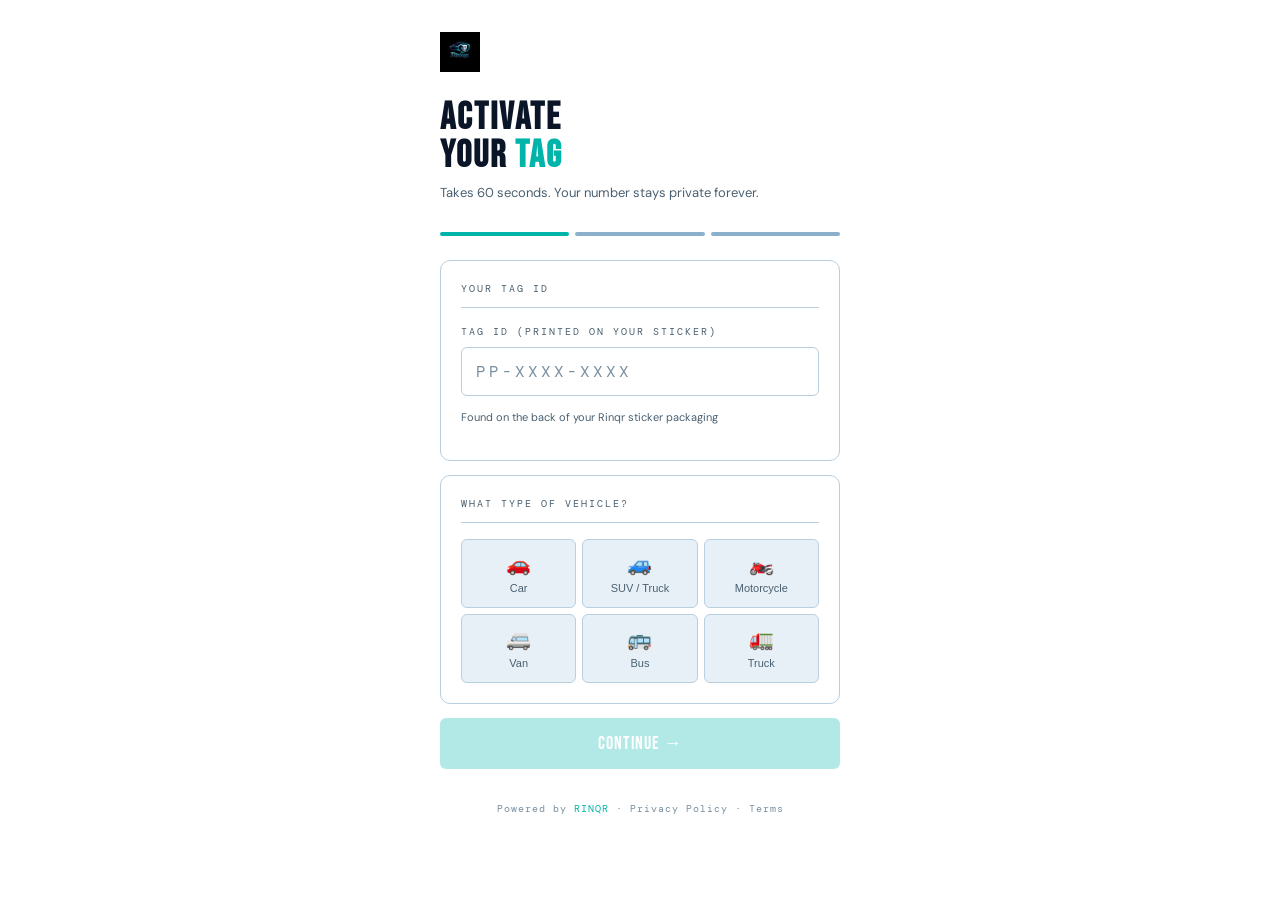
==== activate.html @ 26e0683f "first commit" ====
<!DOCTYPE html>
<html lang="en">
<head>
  <meta charset="UTF-8">
  <meta name="viewport" content="width=device-width, initial-scale=1.0, maximum-scale=1.0">
  <title>Rinqr — Activate Your Tag</title>
  <link rel="stylesheet" href="style.css">
  <style>
    body {
      max-width: 440px;
      margin: 0 auto;
      padding: 32px 20px 60px;
      background: var(--bg);
    }

    .activate-hero { margin: 20px 0 28px; }
    .activate-title {
      font-family: var(--font-d);
      font-size: 38px;
      letter-spacing: 2px;
      line-height: 1;
      margin-bottom: 8px;
      color: var(--text);
    }
    .activate-title span { color: var(--accent); }
    .activate-sub { font-size: 13px; color: var(--muted); }

    .activate-step { display: none; }
    .activate-step.active { display: block; }

    .step-pills { display: flex; gap: 6px; margin-bottom: 24px; }
    .step-pill {
      flex: 1;
      height: 4px;
      border-radius: 2px;
      background: var(--border2);
      transition: background .3s;
    }
    .step-pill.done   { background: var(--green);  }
    .step-pill.active { background: var(--accent); }

    .form-section {
      background: var(--card);
      border: 1px solid var(--border);
      border-radius: var(--radius);
      padding: 20px;
      margin-bottom: 14px;
    }
    .form-section-title {
      font-family: var(--font-m);
      font-size: 10px;
      letter-spacing: 2px;
      text-transform: uppercase;
      color: var(--muted);
      margin-bottom: 16px;
      padding-bottom: 10px;
      border-bottom: 1px solid var(--border);
    }

    #tagId {
      font-family: var(--font-m);
      font-size: 16px;
      letter-spacing: 3px;
      text-transform: uppercase;
    }
    .tag-hint { font-size: 11px; color: var(--muted); margin-top: 6px; }

    .vehicle-grid {
      display: grid;
      grid-template-columns: repeat(3, 1fr);
      gap: 6px;
      margin-top: 4px;
    }
    .vehicle-btn {
      background: var(--card2);
      border: 1px solid var(--border);
      border-radius: var(--radius-sm);
      padding: 12px 6px;
      text-align: center;
      cursor: pointer;
      transition: border-color .15s, background .15s;
      color: var(--text);
    }
    .vehicle-btn:hover { border-color: var(--border2); }
    .vehicle-btn.selected {
      border-color: var(--accent);
      background: rgba(0, 180, 170, .08);
    }
    .vehicle-btn .v-icon { font-size: 20px; display: block; margin-bottom: 4px; }
    .vehicle-btn .v-text { font-size: 11px; color: var(--muted); }
    .vehicle-btn.selected .v-text { color: var(--accent); }

    .back-link {
      display: inline-flex;
      align-items: center;
      gap: 6px;
      font-family: var(--font-m);
      font-size: 11px;
      color: var(--muted);
      cursor: pointer;
      margin-bottom: 20px;
      background: none;
      border: none;
      padding: 0;
    }
    .back-link:hover { color: var(--accent); }

    .success-wrap { text-align: center; padding: 20px 0; }
    .success-big-icon {
      font-size: 56px;
      display: block;
      margin-bottom: 16px;
      animation: popIn .4s cubic-bezier(.175,.885,.32,1.275);
    }
    @keyframes popIn {
      from { transform: scale(.5); opacity: 0; }
      to   { transform: scale(1);  opacity: 1; }
    }
    .success-heading {
      font-family: var(--font-d);
      font-size: 32px;
      letter-spacing: 2px;
      color: var(--green);
      margin-bottom: 6px;
    }
    .success-desc { font-size: 13px; color: var(--muted); margin-bottom: 24px; }

    .tag-activated-card {
      background: var(--card);
      border: 1px solid rgba(26,122,70,.2);
      border-radius: var(--radius);
      padding: 16px 18px;
      margin-bottom: 20px;
      text-align: left;
    }
    .tag-activated-id {
      font-family: var(--font-m);
      font-size: 14px;
      color: var(--accent);
      letter-spacing: 2px;
      margin-bottom: 4px;
    }
    .tag-activated-name { font-size: 15px; font-weight: 500; color: var(--text); }
    .tag-activated-sub  { font-size: 12px; color: var(--muted); margin-top: 2px; }

    .checklist { list-style: none; margin-bottom: 20px; text-align: left; }
    .checklist li {
      display: flex;
      align-items: flex-start;
      gap: 8px;
      padding: 8px 0;
      border-bottom: 1px solid var(--border);
      font-size: 13px;
      color: var(--text);
    }
    .checklist li:last-child { border-bottom: none; }
    .checklist .ck { color: var(--green); flex-shrink: 0; }

    .how-steps { display: flex; flex-direction: column; gap: 10px; margin-bottom: 20px; }
    .how-step {
      display: flex;
      align-items: flex-start;
      gap: 12px;
      padding: 12px;
      background: var(--card2);
      border-radius: var(--radius-sm);
      border: 1px solid var(--border);
    }
    .how-num { font-family: var(--font-d); font-size: 20px; color: var(--accent); line-height: 1; min-width: 24px; }
    .how-title { font-size: 13px; font-weight: 500; margin-bottom: 2px; color: var(--text); }
    .how-sub   { font-size: 11px; color: var(--muted); }

    .page-footer { margin-top: 32px; text-align: center; }
    .powered-by { font-family: var(--font-m); font-size: 10px; letter-spacing: 1px; color: var(--muted2); }
    .powered-by span { color: var(--accent); }
  </style>
</head>
<body>

  <a href="landing.html" class="logo-mark">
    <img src="Rinqr_logo.png" alt="Rinqr" class="logo-img">
  </a>

  <div class="activate-hero">
    <h1 class="activate-title">ACTIVATE<br>YOUR <span>TAG</span></h1>
    <p class="activate-sub">Takes 60 seconds. Your number stays private forever.</p>
  </div>

  <div class="step-pills" id="stepPills">
    <div class="step-pill active" id="pill0"></div>
    <div class="step-pill" id="pill1"></div>
    <div class="step-pill" id="pill2"></div>
  </div>

  <!-- STEP 1: TAG ID -->
  <div class="activate-step active" id="astep1">
    <div class="form-section">
      <div class="form-section-title">Your tag ID</div>
      <div class="field">
        <label for="tagId">Tag ID (printed on your sticker)</label>
        <input
          type="text"
          id="tagId"
          placeholder="PP-XXXX-XXXX"
          maxlength="12"
          oninput="formatTagId(this); checkStep1()"
        >
        <p class="tag-hint">Found on the back of your Rinqr sticker packaging</p>
      </div>
    </div>

    <div class="form-section">
      <div class="form-section-title">What type of vehicle?</div>
      <div class="vehicle-grid">
        <button class="vehicle-btn" onclick="selectVehicle(this)">
          <span class="v-icon">🚗</span>
          <span class="v-text">Car</span>
        </button>
        <button class="vehicle-btn" onclick="selectVehicle(this)">
          <span class="v-icon">🚙</span>
          <span class="v-text">SUV / Truck</span>
        </button>
        <button class="vehicle-btn" onclick="selectVehicle(this)">
          <span class="v-icon">🏍️</span>
          <span class="v-text">Motorcycle</span>
        </button>
        <button class="vehicle-btn" onclick="selectVehicle(this)">
          <span class="v-icon">🚐</span>
          <span class="v-text">Van</span>
        </button>
        <button class="vehicle-btn" onclick="selectVehicle(this)">
          <span class="v-icon">🚌</span>
          <span class="v-text">Bus</span>
        </button>
        <button class="vehicle-btn" onclick="selectVehicle(this)">
          <span class="v-icon">🚛</span>
          <span class="v-text">Truck</span>
        </button>
      </div>
    </div>

    <button class="btn btn-primary" id="step1Btn" disabled onclick="goActivateStep(2)">
      Continue →
    </button>
  </div>

  <!-- STEP 2: OWNER INFO -->
  <div class="activate-step" id="astep2">
    <button class="back-link" onclick="goActivateStep(1)">← Back</button>

    <div class="form-section">
      <div class="form-section-title">Your details</div>

      <div class="field" id="nameField">
        <label for="ownerName">Your name</label>
        <input
          type="text"
          id="ownerName"
          placeholder="Alex K."
          oninput="checkStep2()"
          autocomplete="name"
        >
        <span class="error-msg">Please enter your name</span>
      </div>

      <div class="field" id="phoneField">
        <label for="ownerPhone">Your phone number</label>
        <input
          type="tel"
          id="ownerPhone"
          placeholder="(555) 000-0000"
          maxlength="14"
          oninput="formatPhoneField(this); checkStep2()"
          autocomplete="tel"
        >
        <span class="error-msg">Please enter a valid 10-digit phone number</span>
      </div>

      <div class="field">
        <label for="vehicleDesc">Vehicle description <span style="color:var(--muted2)">(optional)</span></label>
        <input
          type="text"
          id="vehicleDesc"
          placeholder="Black Honda Civic 2022"
          autocomplete="off"
        >
      </div>

      <div class="field">
        <label for="propertyName">Apartment / property name <span style="color:var(--muted2)">(optional)</span></label>
        <input
          type="text"
          id="propertyName"
          placeholder="Maple Grove Apartments"
          autocomplete="organization"
        >
      </div>

      <div class="field">
        <label for="unitNumber">Unit number <span style="color:var(--muted2)">(optional)</span></label>
        <input
          type="text"
          id="unitNumber"
          placeholder="4B"
          autocomplete="off"
        >
      </div>
    </div>

    <div class="privacy-note mb-16">
      🔒 Your number is encrypted and never shown to anyone who scans your tag
    </div>

    <button class="btn btn-primary" id="step2Btn" disabled onclick="activateTag()">
      Activate my tag →
    </button>
  </div>

  <!-- STEP 3: SUCCESS -->
  <div class="activate-step" id="astep3">
    <div class="success-wrap">
      <span class="success-big-icon">✅</span>
      <div class="success-heading">TAG ACTIVATED!</div>
      <p class="success-desc">Your tag is live and protecting your privacy right now.</p>

      <div class="tag-activated-card">
        <div class="tag-activated-id" id="confirmedTagId">PP-7X4K-9M2R</div>
        <div class="tag-activated-name" id="confirmedName">Alex K.</div>
        <div class="tag-activated-sub" id="confirmedSub">Active · Privacy protected · 0 scans so far</div>
      </div>

      <ul class="checklist">
        <li><span class="ck">✓</span><span>Tag linked to your private account</span></li>
        <li><span class="ck">✓</span><span>Your real number encrypted and hidden</span></li>
        <li><span class="ck">✓</span><span>SMS alerts enabled for all scans</span></li>
        <li><span class="ck">✓</span><span>Masked call relay ready to use</span></li>
        <li><span class="ck">✓</span><span>Emergency contact can be added in dashboard</span></li>
      </ul>

      <a href="dashboard.html" class="btn btn-primary">
        Go to my dashboard →
      </a>

      <button class="btn btn-secondary mt-8" onclick="activateAnother()">
        + Activate another tag
      </button>
    </div>
  </div>

  <!-- HOW IT WORKS -->
  <div id="howItWorks" style="display:none">
    <hr class="divider mt-24">
    <p class="label mb-12" style="margin-top:20px">How it works after activation</p>
    <div class="how-steps">
      <div class="how-step">
        <div class="how-num">1</div>
        <div><div class="how-title">Stick your tag on your car</div><div class="how-sub">Windshield, bumper, or rear window — anywhere visible</div></div>
      </div>
      <div class="how-step">
        <div class="how-num">2</div>
        <div><div class="how-title">Someone scans your QR</div><div class="how-sub">No app needed. Works on any smartphone camera</div></div>
      </div>
      <div class="how-step">
        <div class="how-num">3</div>
        <div><div class="how-title">You get an instant SMS alert</div><div class="how-sub">Reason included. You decide whether to call back</div></div>
      </div>
      <div class="how-step">
        <div class="how-num">4</div>
        <div><div class="how-title">Call back anonymously</div><div class="how-sub">Neither side ever sees the other's real number</div></div>
      </div>
    </div>
  </div>

  <div class="page-footer">
    <div class="powered-by">Powered by <span>RINQR</span> · <a href="privacy.html" style="color:var(--muted2);text-decoration:none">Privacy Policy</a> · <a href="terms.html" style="color:var(--muted2);text-decoration:none">Terms</a></div>
  </div>

<script>
  let selectedVehicle = '';
  let activateStep    = 1;

  function formatTagId(input) {
    let v = input.value.toUpperCase().replace(/[^A-Z0-9]/g, '');
    if (v.length > 8) v = v.slice(0, 8);
    if (v.length > 4) v = v.slice(0,2) + '-' + v.slice(2,6) + '-' + v.slice(6);
    else if (v.length > 2) v = v.slice(0,2) + '-' + v.slice(2);
    input.value = v;
  }

  function selectVehicle(btn) {
    document.querySelectorAll('.vehicle-btn').forEach(b => b.classList.remove('selected'));
    btn.classList.add('selected');
    selectedVehicle = btn.querySelector('.v-text').textContent;
    checkStep1();
  }

  function checkStep1() {
    const tagVal = document.getElementById('tagId').value.replace(/[^A-Z0-9]/g,'');
    document.getElementById('step1Btn').disabled = !(tagVal.length >= 8 && selectedVehicle !== '');
  }

  function checkStep2() {
    const name   = document.getElementById('ownerName').value.trim();
    const digits = document.getElementById('ownerPhone').value.replace(/\D/g,'');
    document.getElementById('step2Btn').disabled = !(name.length > 0 && digits.length >= 10);
  }

  function formatPhoneField(input) {
    let v = input.value.replace(/\D/g,'');
    if (v.length > 10) v = v.slice(0,10);
    if (v.length >= 7)      v = '(' + v.slice(0,3) + ') ' + v.slice(3,6) + '-' + v.slice(6);
    else if (v.length >= 4) v = '(' + v.slice(0,3) + ') ' + v.slice(3);
    else if (v.length >= 1) v = '(' + v;
    input.value = v;
  }

  function goActivateStep(n) {
    document.querySelectorAll('.activate-step').forEach((s,i) => {
      s.classList.toggle('active', i + 1 === n);
    });
    ['pill0','pill1','pill2'].forEach((id, i) => {
      const pill = document.getElementById(id);
      pill.classList.remove('active','done');
      if (i + 1 < n)  pill.classList.add('done');
      if (i + 1 === n) pill.classList.add('active');
    });
    document.getElementById('howItWorks').style.display = n === 3 ? 'block' : 'none';
    activateStep = n;
    window.scrollTo(0, 0);
  }

  async function activateTag() {
    const btn          = document.getElementById('step2Btn');
    const name         = document.getElementById('ownerName').value.trim();
    const phone        = document.getElementById('ownerPhone').value.trim();
    const tag          = document.getElementById('tagId').value.trim();
    const vehicleDesc  = document.getElementById('vehicleDesc').value.trim();
    const propertyName = document.getElementById('propertyName')?.value.trim() || '';
    const unitNumber   = document.getElementById('unitNumber')?.value.trim()   || '';

    // Show loading state
    btn.textContent = '⏳ Activating…';
    btn.disabled    = true;

    // Clear any previous error
    const prev = document.getElementById('activateError');
    if (prev) prev.remove();

    try {
      const res  = await fetch('/api/activate', {
        method:  'POST',
        headers: { 'Content-Type': 'application/json' },
        body: JSON.stringify({
          tagId:        tag,
          ownerName:    name,
          ownerPhone:   phone,
          vehicleType:  selectedVehicle,
          vehicleDesc,
          propertyName,
          unitNumber
        })
      });

      const data = await res.json();

      if (!res.ok || data.error) {
        // Show inline error, re-enable button
        const errEl       = document.createElement('p');
        errEl.id          = 'activateError';
        errEl.style.cssText = 'color:var(--accent);font-size:13px;margin-top:10px;text-align:center';
        errEl.textContent = '⚠ ' + (data.message || 'Something went wrong. Please try again.');
        btn.after(errEl);
        btn.textContent = 'Activate my tag →';
        btn.disabled    = false;
        return;
      }

      // Fill success screen
      document.getElementById('confirmedTagId').textContent = tag;
      document.getElementById('confirmedName').textContent  = name;

      // If linked to a property, show it in the success card
      if (data.propertyLinked && data.propertyName) {
        const sub = document.getElementById('confirmedSub');
        if (sub) sub.textContent = `Active · ${data.propertyName}${unitNumber ? ', Unit ' + unitNumber : ''} · 0 scans so far`;
      }

      goActivateStep(3);

    } catch (err) {
      console.error('Activate error:', err);
      const errEl       = document.createElement('p');
      errEl.id          = 'activateError';
      errEl.style.cssText = 'color:var(--accent);font-size:13px;margin-top:10px;text-align:center';
      errEl.textContent = '⚠ Network error. Check your connection and try again.';
      btn.after(errEl);
      btn.textContent = 'Activate my tag →';
      btn.disabled    = false;
    }
  }

  function activateAnother() {
    document.getElementById('tagId').value       = '';
    document.getElementById('ownerName').value   = '';
    document.getElementById('ownerPhone').value  = '';
    document.getElementById('vehicleDesc').value = '';
    const pn = document.getElementById('propertyName');
    const un = document.getElementById('unitNumber');
    if (pn) pn.value = '';
    if (un) un.value = '';
    document.querySelectorAll('.vehicle-btn').forEach(b => b.classList.remove('selected'));
    selectedVehicle = '';
    document.getElementById('step1Btn').disabled     = true;
    document.getElementById('step2Btn').disabled     = true;
    document.getElementById('step2Btn').textContent  = 'Activate my tag →';
    goActivateStep(1);
  }
</script>

</body>
</html>
---- style.css ----
/* ═══════════════════════════════════════════
   RINQR — Shared Stylesheet (Light Theme)
   Used by: index.html, activate.html, dashboard.html
   Trust context: policy.html, terms.html, privacy.html
═══════════════════════════════════════════ */

@import url('https://fonts.googleapis.com/css2?family=Bebas+Neue&family=DM+Sans:wght@300;400;500&family=DM+Mono:wght@400;500&display=swap');

/* ── RESET ── */
*, *::before, *::after {
  box-sizing: border-box;
  margin: 0;
  padding: 0;
}

/* ── VARIABLES (Brand / Product — trust, technology) ── */
:root {
  --bg:       #ffffff;
  --surface:  #f0f4f8;
  --card:     #ffffff;
  --card2:    #e8f0f7;
  --border:   #b8cfe0;
  --border2:  #8ab0cc;
  --accent:   #00b4aa;
  --accent2:  #0a1628;
  --green:    #1a7a46;
  --amber:    #a06010;
  --purple:   #6b3fbf;
  --red:      #b91c1c;
  --text:     #0a1628;
  --muted:    #4a6070;
  --muted2:   #7a90a0;
  --font-d:   'Bebas Neue', sans-serif;
  --font-b:   'DM Sans', sans-serif;
  --font-m:   'DM Mono', monospace;
  --radius:   10px;
  --radius-sm: 6px;
}

/* ══════════════════════════════════════════════════
   TRUST CONTEXT OVERRIDES
   Apply class="trust-context" to <body> or a wrapper
   <div> on: policy.html, terms.html, privacy.html
   All other variables fall through to :root defaults.
   ══════════════════════════════════════════════════ */
.trust-context {
  /* Slightly deeper cyan for legal pages — authoritative but still on-brand */
  --accent:   #0097a7;

  /* Darker navy for anchors and secondary accents */
  --accent2:  #071020;

  /* Cooler surface for legal/policy pages */
  --surface:  #edf2f7;

  /* Blue-tinted borders */
  --border:   #a8c4d8;
  --border2:  #7aaac4;

  /* Card backgrounds */
  --card:     #ffffff;
  --card2:    #e4edf5;

  /* Background: crisp white */
  --bg:       #ffffff;

  /* Muted text: cool professional tone */
  --muted:    #3d5468;
  --muted2:   #6a8494;

  /* Text: deep navy */
  --text:     #071020;
}

/* ── Trust context: badge-accent re-mapped to blue ── */
.trust-context .badge-accent {
  background: rgba(0, 151, 167, .10);
  color: var(--accent);
  border: 1px solid rgba(0, 151, 167, .25);
}

/* ── Trust context: stat-card accent stripe re-mapped ── */
.trust-context .stat-card.s-accent::after {
  background: var(--accent);
}

/* ── Trust context: pulse dot re-mapped ── */
.trust-context .pulse-dot {
  background: var(--accent);
}

/* ── Trust context: nav avatar re-mapped ── */
.trust-context .nav-avatar {
  background: var(--accent);
}

/* ── Trust context: logo (no change needed — image logo is self-contained) ── */

/* ── Trust context: tab active state re-mapped ── */
.trust-context .tab.active {
  color: var(--accent);
  border-bottom-color: var(--accent);
}

/* ── Trust context: QR hover ring re-mapped ── */
.trust-context .qr-box:hover {
  box-shadow: 0 0 0 3px var(--accent);
}

/* ── Trust context: section shield indicator ── */
/* Optional decorative element for policy/terms headings */
.trust-context .section-shield {
  display: inline-flex;
  align-items: center;
  gap: 6px;
  font-family: var(--font-m);
  font-size: 10px;
  letter-spacing: 2px;
  text-transform: uppercase;
  color: var(--accent);
  padding: 4px 10px;
  border: 1px solid rgba(0, 151, 167, .25);
  background: rgba(0, 151, 167, .06);
  border-radius: 4px;
  margin-bottom: 12px;
}

/* ── Trust context: policy highlight block ── */
/* Use <div class="policy-highlight"> for key clauses */
.trust-context .policy-highlight {
  border-left: 3px solid var(--accent);
  background: rgba(0, 180, 170, .06);
  padding: 14px 18px;
  border-radius: 0 var(--radius-sm) var(--radius-sm) 0;
  font-size: 14px;
  color: var(--text);
  margin: 16px 0;
}

/* ── Trust context: privacy badge (replaces .privacy-note) ── */
.trust-context .privacy-note {
  color: var(--green);
}

/* ═══════════════════════════════════════════
   BASE STYLES (shared across all pages)
═══════════════════════════════════════════ */

/* ── BASE ── */
html { scroll-behavior: smooth; }

body {
  background: var(--bg);
  color: var(--text);
  font-family: var(--font-b);
  font-size: 15px;
  line-height: 1.6;
  -webkit-font-smoothing: antialiased;
}

/* ── LOGO ── */
.logo {
  font-family: var(--font-d);
  font-size: 26px;
  letter-spacing: 3px;
  color: var(--text);
  text-decoration: none;
  display: inline-flex;
  align-items: center;
  gap: 8px;
}
.logo-img {
  height: 32px;
  width: auto;
  display: inline-block;
  vertical-align: middle;
}
.logo-text {
  font-family: var(--font-d);
  font-size: 26px;
  letter-spacing: 3px;
  color: var(--text);
}
.logo-text span { color: var(--accent); }
.logo span { color: var(--accent); }

/* ── LOGO ── */
.logo-mark {
  display: inline-flex;
  align-items: center;
  text-decoration: none;
  flex-shrink: 0;
}
.logo-img {
  height: 40px;
  width: auto;
  display: block;
  object-fit: contain;
  /* Logo has black bg — mix-blend-mode makes it transparent on light backgrounds */
  mix-blend-mode: multiply;
}

/* ── TYPOGRAPHY ── */
h1, h2, h3 {
  font-family: var(--font-d);
  letter-spacing: 1px;
  line-height: 1.1;
  color: var(--text);
}
.label {
  font-family: var(--font-m);
  font-size: 10px;
  letter-spacing: 2px;
  text-transform: uppercase;
  color: var(--muted);
}
.mono { font-family: var(--font-m); }

/* ── BUTTONS ── */
.btn {
  display: block;
  width: 100%;
  padding: 15px;
  border: none;
  border-radius: var(--radius-sm);
  font-family: var(--font-d);
  font-size: 18px;
  letter-spacing: 1px;
  cursor: pointer;
  transition: opacity .15s, transform .1s, background .2s;
  text-align: center;
  text-decoration: none;
}
.btn:active { transform: scale(.98); }

.btn-primary {
  background: var(--accent);
  color: #fff;
}
.btn-primary:hover { opacity: .88; }
.btn-primary:disabled {
  opacity: .3;
  cursor: not-allowed;
  transform: none;
}

.btn-secondary {
  background: var(--card);
  color: var(--text);
  border: 1px solid var(--border2);
}
.btn-secondary:hover { border-color: var(--accent); }

.btn-ghost {
  background: transparent;
  color: var(--muted);
  border: 1px dashed var(--border2);
}
.btn-ghost:hover { border-color: var(--accent); color: var(--accent); }

/* ── INPUTS ── */
input, select, textarea {
  width: 100%;
  background: #fff;
  border: 1px solid var(--border);
  border-radius: var(--radius-sm);
  padding: 13px 14px;
  color: var(--text);
  font-family: var(--font-b);
  font-size: 15px;
  outline: none;
  transition: border-color .15s;
}
input:focus, select:focus, textarea:focus {
  border-color: var(--accent);
}
input::placeholder { color: var(--muted2); }
input.error { border-color: var(--red); }

.field {
  display: flex;
  flex-direction: column;
  gap: 7px;
  margin-bottom: 14px;
}
.field label {
  font-family: var(--font-m);
  font-size: 10px;
  letter-spacing: 2px;
  text-transform: uppercase;
  color: var(--muted);
}
.field .error-msg {
  font-size: 11px;
  color: var(--red);
  display: none;
}
.field.has-error .error-msg { display: block; }
.field.has-error input { border-color: var(--red); }

/* ── CARDS ── */
.card {
  background: var(--card);
  border: 1px solid var(--border);
  border-radius: var(--radius);
  overflow: hidden;
}
.card-body { padding: 18px; }
.card-head {
  display: flex;
  align-items: center;
  justify-content: space-between;
  padding: 14px 18px;
  border-bottom: 1px solid var(--border);
  background: var(--surface);
}
.card-title {
  font-family: var(--font-m);
  font-size: 10px;
  letter-spacing: 2px;
  text-transform: uppercase;
  color: var(--muted);
}
.card-action {
  font-family: var(--font-m);
  font-size: 10px;
  color: var(--accent);
  cursor: pointer;
  text-decoration: none;
}

/* ── TOGGLE SWITCH ── */
.toggle {
  position: relative;
  width: 40px;
  height: 22px;
  flex-shrink: 0;
  cursor: pointer;
}
.toggle input {
  opacity: 0;
  width: 0;
  height: 0;
  position: absolute;
}
.toggle-slider {
  position: absolute;
  inset: 0;
  background: var(--border2);
  border-radius: 11px;
  transition: background .2s;
}
.toggle-slider::after {
  content: '';
  position: absolute;
  left: 3px;
  top: 3px;
  width: 16px;
  height: 16px;
  border-radius: 50%;
  background: #fff;
  transition: transform .2s;
}
.toggle input:checked + .toggle-slider { background: var(--accent); }
.toggle input:checked + .toggle-slider::after { transform: translateX(18px); }

/* ── BADGES ── */
.badge {
  display: inline-flex;
  align-items: center;
  font-family: var(--font-m);
  font-size: 10px;
  letter-spacing: .5px;
  padding: 3px 8px;
  border-radius: 4px;
}
.badge-green  { background: rgba(26,122,70,.10);  color: #1a7a46;  border: 1px solid rgba(26,122,70,.25); }
.badge-blue   { background: rgba(26,26,26,.08);   color: #1a1a1a;  border: 1px solid rgba(26,26,26,.2); }
.badge-amber  { background: rgba(160,96,16,.10);  color: #a06010;  border: 1px solid rgba(160,96,16,.25); }
.badge-accent { background: rgba(0, 180, 170, .12);  color: var(--accent); border: 1px solid rgba(0, 180, 170, .30); }
.badge-muted  { background: rgba(0,0,0,.05);      color: var(--muted); border: 1px solid var(--border); }

/* ── STAT CARDS ── */
.stat-card {
  background: var(--card);
  border: 1px solid var(--border);
  border-radius: var(--radius);
  padding: 14px 16px;
  position: relative;
  overflow: hidden;
}
.stat-card::after {
  content: '';
  position: absolute;
  top: 0; left: 0; right: 0;
  height: 3px;
}
.stat-card.s-accent::after { background: var(--accent); }
.stat-card.s-green::after  { background: var(--green); }
.stat-card.s-blue::after   { background: #1a1a1a; }
.stat-card.s-amber::after  { background: var(--amber); }
.stat-val {
  font-family: var(--font-d);
  font-size: 32px;
  line-height: 1;
  margin-bottom: 2px;
  color: var(--text);
}
.stat-label {
  font-family: var(--font-m);
  font-size: 9px;
  letter-spacing: 2px;
  text-transform: uppercase;
  color: var(--muted);
  margin-bottom: 6px;
}
.stat-sub  { font-size: 11px; color: var(--muted); }
.stat-trend { font-size: 11px; color: var(--green); margin-top: 3px; }

/* ── PULSE DOT ── */
.pulse-dot {
  display: inline-block;
  width: 7px;
  height: 7px;
  border-radius: 50%;
  background: var(--accent);
  animation: pulse 2s ease-in-out infinite;
}
@keyframes pulse {
  0%, 100% { opacity: 1; transform: scale(1); }
  50%       { opacity: .4; transform: scale(.8); }
}

/* ── SPINNER ── */
.spinner {
  width: 36px;
  height: 36px;
  border: 2px solid var(--border2);
  border-top-color: var(--accent);
  border-radius: 50%;
  animation: spin 1s linear infinite;
  margin: 0 auto;
}
@keyframes spin { to { transform: rotate(360deg); } }

/* ── SLIDE IN ANIMATION ── */
@keyframes slideIn {
  from { opacity: 0; transform: translateY(-8px); }
  to   { opacity: 1; transform: translateY(0); }
}
.slide-in { animation: slideIn .35s ease; }

/* ── SHAKE ANIMATION (error) ── */
@keyframes shake {
  0%,100% { transform: translateX(0); }
  20%     { transform: translateX(-6px); }
  40%     { transform: translateX(6px); }
  60%     { transform: translateX(-4px); }
  80%     { transform: translateX(4px); }
}
.shake { animation: shake .4s ease; }

/* ── DIVIDER ── */
.divider {
  border: none;
  border-top: 1px solid var(--border);
  margin: 20px 0;
}

/* ── PRIVACY NOTE ── */
.privacy-note {
  font-size: 11px;
  color: var(--green);
  font-family: var(--font-m);
  display: flex;
  align-items: center;
  gap: 5px;
}

/* ── TCPA ── */
.tcpa {
  font-size: 10px;
  color: var(--muted2);
  line-height: 1.5;
  text-align: center;
}

/* ── EMPTY STATE ── */
.empty-state {
  text-align: center;
  padding: 40px 20px;
  color: var(--muted);
}
.empty-state .empty-icon { font-size: 32px; margin-bottom: 10px; }
.empty-state .empty-title { font-size: 14px; font-weight: 500; color: var(--text); }
.empty-state .empty-sub   { font-size: 12px; margin-top: 4px; }

/* ── NAV ── */
.nav {
  display: flex;
  align-items: center;
  justify-content: space-between;
  padding: 0 24px;
  height: 54px;
  border-bottom: 1px solid var(--border);
  background: #fff;
  position: sticky;
  top: 0;
  z-index: 100;
}
.nav-right { display: flex; align-items: center; gap: 14px; }
.nav-pill {
  display: flex;
  align-items: center;
  gap: 5px;
  font-family: var(--font-m);
  font-size: 10px;
  letter-spacing: 1px;
  padding: 4px 10px;
  border-radius: 4px;
  color: var(--muted);
  border: 1px solid var(--border);
  background: var(--surface);
}
.nav-avatar {
  width: 32px;
  height: 32px;
  border-radius: 50%;
  background: var(--accent);
  display: flex;
  align-items: center;
  justify-content: center;
  font-family: var(--font-d);
  font-size: 14px;
  color: #fff;
  cursor: pointer;
  flex-shrink: 0;
}

/* ── TABS ── */
.tabs {
  display: flex;
  border-bottom: 1px solid var(--border);
  overflow-x: auto;
  scrollbar-width: none;
  background: #fff;
}
.tabs::-webkit-scrollbar { display: none; }
.tab {
  font-family: var(--font-m);
  font-size: 11px;
  letter-spacing: 1px;
  text-transform: uppercase;
  padding: 12px 20px;
  color: var(--muted);
  cursor: pointer;
  border-bottom: 2px solid transparent;
  transition: color .15s, border-color .15s;
  white-space: nowrap;
  flex-shrink: 0;
}
.tab:hover  { color: var(--text); }
.tab.active { color: var(--accent); border-bottom-color: var(--accent); }
.tab-panel  { display: none; }
.tab-panel.active { display: block; }

/* ── SCAN ITEM ── */
.scan-item {
  display: flex;
  align-items: center;
  gap: 12px;
  padding: 11px 0;
  border-bottom: 1px solid var(--border);
  cursor: pointer;
  transition: opacity .15s;
}
.scan-item:hover { opacity: .8; }
.scan-item:last-child { border-bottom: none; }
.scan-icon {
  width: 36px;
  height: 36px;
  border-radius: 7px;
  display: flex;
  align-items: center;
  justify-content: center;
  font-size: 16px;
  flex-shrink: 0;
}
.scan-icon.ic-red    { background: rgba(0, 180, 170, .14); }
.scan-icon.ic-blue   { background: rgba(26,26,26,.08); }
.scan-icon.ic-green  { background: rgba(26,122,70,.10); }
.scan-icon.ic-amber  { background: rgba(160,96,16,.10); }
.scan-body { flex: 1; min-width: 0; }
.scan-reason {
  font-size: 13px;
  font-weight: 500;
  white-space: nowrap;
  overflow: hidden;
  text-overflow: ellipsis;
  color: var(--text);
}
.scan-meta {
  font-family: var(--font-m);
  font-size: 10px;
  color: var(--muted);
  margin-top: 2px;
}

/* ── QR BOX ── */
.qr-box {
  background: #fff;
  border-radius: 6px;
  padding: 6px;
  border: 1px solid var(--border);
  cursor: pointer;
  transition: transform .15s, box-shadow .15s;
  flex-shrink: 0;
}
.qr-box:hover {
  transform: scale(1.04);
  box-shadow: 0 0 0 3px var(--accent);
}
.qr-box svg { display: block; }

/* ── UTILITY ── */
.text-center { text-align: center; }
.text-muted  { color: var(--muted); }
.text-green  { color: var(--green); }
.text-accent { color: var(--accent); }
.mt-4  { margin-top: 4px; }
.mt-8  { margin-top: 8px; }
.mt-12 { margin-top: 12px; }
.mt-16 { margin-top: 16px; }
.mt-24 { margin-top: 24px; }
.mb-8  { margin-bottom: 8px; }
.mb-12 { margin-bottom: 12px; }
.mb-16 { margin-bottom: 16px; }
.mb-24 { margin-bottom: 24px; }
.gap-8  { gap: 8px; }
.gap-12 { gap: 12px; }
.flex { display: flex; }
.flex-col { display: flex; flex-direction: column; }
.items-center { align-items: center; }
.justify-between { justify-content: space-between; }
.w-full { width: 100%; }

.trust-context .callout-red {
  background: rgba(26,95,168,.06);
  border-left-color: var(--accent);
}
.trust-context .callout-green {
  background: rgba(26,110,69,.07);
  border-left-color: var(--green);
}
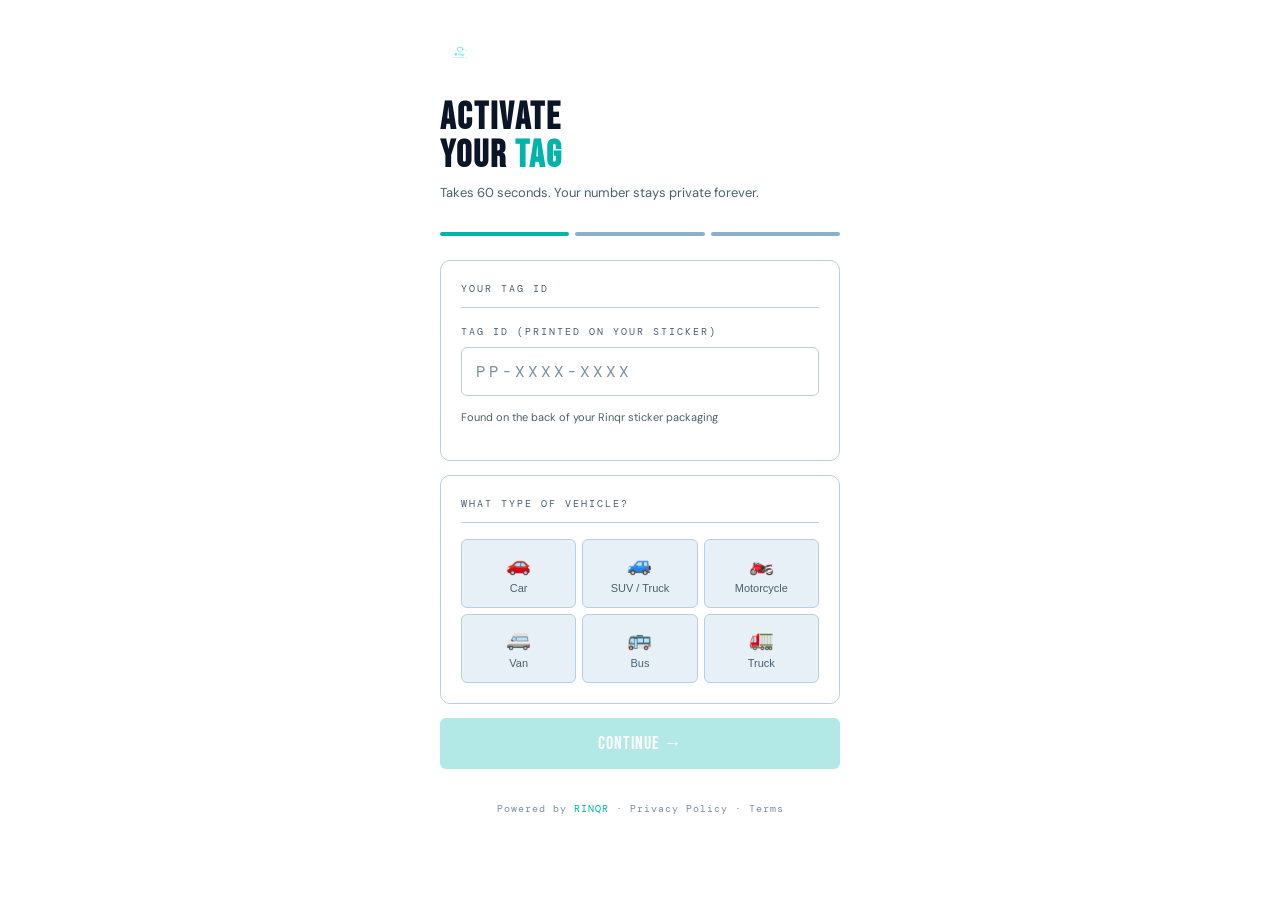
==== commit 4690096b: "property updates" ====
--- a/activate.html
+++ b/activate.html
@@ -287,13 +287,17 @@
       </div>
 
       <div class="field">
-        <label for="propertyName">Apartment / property name <span style="color:var(--muted2)">(optional)</span></label>
+        <label for="propertyCode">Property code <span style="color:var(--muted2)">(optional — given by your manager)</span></label>
         <input
           type="text"
-          id="propertyName"
-          placeholder="Maple Grove Apartments"
-          autocomplete="organization"
+          id="propertyCode"
+          placeholder="e.g. OAKRID26"
+          maxlength="10"
+          oninput="lookupPropertyCode(this)"
+          autocomplete="off"
+          style="text-transform:uppercase;letter-spacing:2px;font-family:var(--font-m)"
         >
+        <div id="propertyCodeResult" style="font-size:12px;min-height:16px;font-family:var(--font-m)"></div>
       </div>
 
       <div class="field">
@@ -378,6 +382,48 @@
 <script>
   let selectedVehicle = '';
   let activateStep    = 1;
+
+  // ── Property code lookup ──────────────────────────────────
+  let propertyLookupTimer  = null;
+  let resolvedPropertyId   = '';
+  let resolvedPropertyName = '';
+
+  function lookupPropertyCode(input) {
+    input.value = input.value.toUpperCase();
+    const code     = input.value.trim();
+    const resultEl = document.getElementById('propertyCodeResult');
+
+    clearTimeout(propertyLookupTimer);
+    resolvedPropertyId   = '';
+    resolvedPropertyName = '';
+
+    if (code.length < 4) {
+      resultEl.textContent = '';
+      return;
+    }
+
+    resultEl.style.color = 'var(--muted)';
+    resultEl.textContent = 'Looking up…';
+
+    propertyLookupTimer = setTimeout(async () => {
+      try {
+        const res  = await fetch(`/api/property-lookup?code=${encodeURIComponent(code)}`);
+        const data = await res.json();
+
+        if (data.found) {
+          resultEl.style.color = 'var(--green)';
+          resultEl.textContent = `✓ ${data.name}`;
+          resolvedPropertyId   = data.id;
+          resolvedPropertyName = data.name;
+        } else {
+          resultEl.style.color = 'var(--accent)';
+          resultEl.textContent = 'Code not found — leave blank if unsure';
+        }
+      } catch (e) {
+        resultEl.textContent = '';
+      }
+    }, 500);
+  }
 
   function formatTagId(input) {
     let v = input.value.toUpperCase().replace(/[^A-Z0-9]/g, '');
@@ -435,7 +481,8 @@
     const phone        = document.getElementById('ownerPhone').value.trim();
     const tag          = document.getElementById('tagId').value.trim();
     const vehicleDesc  = document.getElementById('vehicleDesc').value.trim();
-    const propertyName = document.getElementById('propertyName')?.value.trim() || '';
+    const propertyCode = document.getElementById('propertyCode')?.value.trim()  || '';
+    const propertyName = resolvedPropertyName;
     const unitNumber   = document.getElementById('unitNumber')?.value.trim()   || '';
 
     // Show loading state
@@ -456,6 +503,8 @@
           ownerPhone:   phone,
           vehicleType:  selectedVehicle,
           vehicleDesc,
+          propertyCode,
+          propertyId:   resolvedPropertyId,
           propertyName,
           unitNumber
         })
@@ -504,10 +553,14 @@
     document.getElementById('ownerName').value   = '';
     document.getElementById('ownerPhone').value  = '';
     document.getElementById('vehicleDesc').value = '';
-    const pn = document.getElementById('propertyName');
+    const pc = document.getElementById('propertyCode');
     const un = document.getElementById('unitNumber');
-    if (pn) pn.value = '';
-    if (un) un.value = '';
+    if (pc) { pc.value = ''; }
+    if (un) { un.value = ''; }
+    const resultEl = document.getElementById('propertyCodeResult');
+    if (resultEl) resultEl.textContent = '';
+    resolvedPropertyId   = '';
+    resolvedPropertyName = '';
     document.querySelectorAll('.vehicle-btn').forEach(b => b.classList.remove('selected'));
     selectedVehicle = '';
     document.getElementById('step1Btn').disabled     = true;
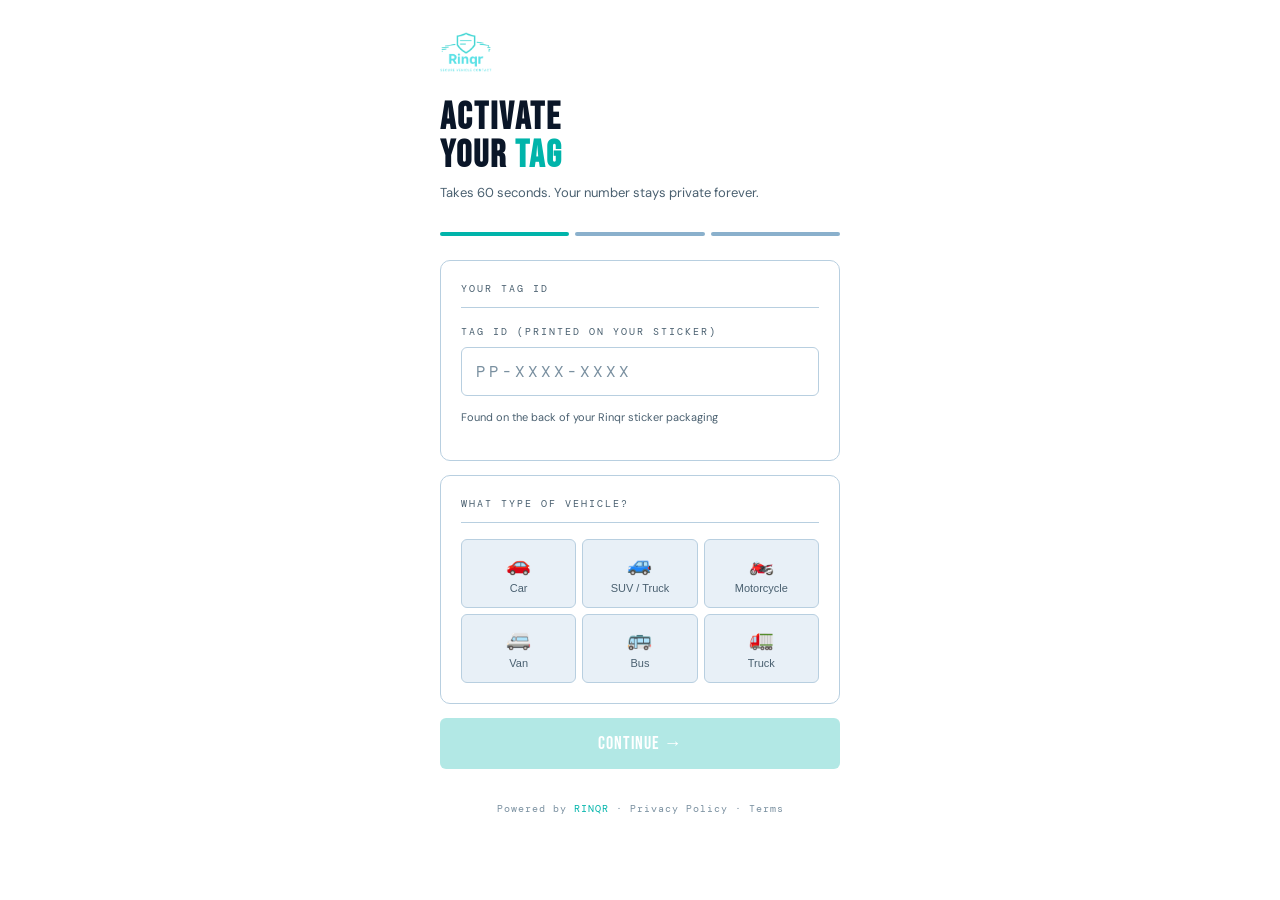
==== commit 18108fbf: "version 1" ====
--- a/activate.html
+++ b/activate.html
@@ -4,175 +4,54 @@
   <meta charset="UTF-8">
   <meta name="viewport" content="width=device-width, initial-scale=1.0, maximum-scale=1.0">
   <title>Rinqr — Activate Your Tag</title>
+  <script src="auth.js"></script>
   <link rel="stylesheet" href="style.css">
   <style>
-    body {
-      max-width: 440px;
-      margin: 0 auto;
-      padding: 32px 20px 60px;
-      background: var(--bg);
-    }
-
-    .activate-hero { margin: 20px 0 28px; }
-    .activate-title {
-      font-family: var(--font-d);
-      font-size: 38px;
-      letter-spacing: 2px;
-      line-height: 1;
-      margin-bottom: 8px;
-      color: var(--text);
-    }
-    .activate-title span { color: var(--accent); }
-    .activate-sub { font-size: 13px; color: var(--muted); }
-
-    .activate-step { display: none; }
-    .activate-step.active { display: block; }
-
-    .step-pills { display: flex; gap: 6px; margin-bottom: 24px; }
-    .step-pill {
-      flex: 1;
-      height: 4px;
-      border-radius: 2px;
-      background: var(--border2);
-      transition: background .3s;
-    }
-    .step-pill.done   { background: var(--green);  }
-    .step-pill.active { background: var(--accent); }
-
-    .form-section {
-      background: var(--card);
-      border: 1px solid var(--border);
-      border-radius: var(--radius);
-      padding: 20px;
-      margin-bottom: 14px;
-    }
-    .form-section-title {
-      font-family: var(--font-m);
-      font-size: 10px;
-      letter-spacing: 2px;
-      text-transform: uppercase;
-      color: var(--muted);
-      margin-bottom: 16px;
-      padding-bottom: 10px;
-      border-bottom: 1px solid var(--border);
-    }
-
-    #tagId {
-      font-family: var(--font-m);
-      font-size: 16px;
-      letter-spacing: 3px;
-      text-transform: uppercase;
-    }
-    .tag-hint { font-size: 11px; color: var(--muted); margin-top: 6px; }
-
-    .vehicle-grid {
-      display: grid;
-      grid-template-columns: repeat(3, 1fr);
-      gap: 6px;
-      margin-top: 4px;
-    }
-    .vehicle-btn {
-      background: var(--card2);
-      border: 1px solid var(--border);
-      border-radius: var(--radius-sm);
-      padding: 12px 6px;
-      text-align: center;
-      cursor: pointer;
-      transition: border-color .15s, background .15s;
-      color: var(--text);
-    }
-    .vehicle-btn:hover { border-color: var(--border2); }
-    .vehicle-btn.selected {
-      border-color: var(--accent);
-      background: rgba(0, 180, 170, .08);
-    }
-    .vehicle-btn .v-icon { font-size: 20px; display: block; margin-bottom: 4px; }
-    .vehicle-btn .v-text { font-size: 11px; color: var(--muted); }
-    .vehicle-btn.selected .v-text { color: var(--accent); }
-
-    .back-link {
-      display: inline-flex;
-      align-items: center;
-      gap: 6px;
-      font-family: var(--font-m);
-      font-size: 11px;
-      color: var(--muted);
-      cursor: pointer;
-      margin-bottom: 20px;
-      background: none;
-      border: none;
-      padding: 0;
-    }
-    .back-link:hover { color: var(--accent); }
-
-    .success-wrap { text-align: center; padding: 20px 0; }
-    .success-big-icon {
-      font-size: 56px;
-      display: block;
-      margin-bottom: 16px;
-      animation: popIn .4s cubic-bezier(.175,.885,.32,1.275);
-    }
-    @keyframes popIn {
-      from { transform: scale(.5); opacity: 0; }
-      to   { transform: scale(1);  opacity: 1; }
-    }
-    .success-heading {
-      font-family: var(--font-d);
-      font-size: 32px;
-      letter-spacing: 2px;
-      color: var(--green);
-      margin-bottom: 6px;
-    }
-    .success-desc { font-size: 13px; color: var(--muted); margin-bottom: 24px; }
-
-    .tag-activated-card {
-      background: var(--card);
-      border: 1px solid rgba(26,122,70,.2);
-      border-radius: var(--radius);
-      padding: 16px 18px;
-      margin-bottom: 20px;
-      text-align: left;
-    }
-    .tag-activated-id {
-      font-family: var(--font-m);
-      font-size: 14px;
-      color: var(--accent);
-      letter-spacing: 2px;
-      margin-bottom: 4px;
-    }
-    .tag-activated-name { font-size: 15px; font-weight: 500; color: var(--text); }
-    .tag-activated-sub  { font-size: 12px; color: var(--muted); margin-top: 2px; }
-
-    .checklist { list-style: none; margin-bottom: 20px; text-align: left; }
-    .checklist li {
-      display: flex;
-      align-items: flex-start;
-      gap: 8px;
-      padding: 8px 0;
-      border-bottom: 1px solid var(--border);
-      font-size: 13px;
-      color: var(--text);
-    }
-    .checklist li:last-child { border-bottom: none; }
-    .checklist .ck { color: var(--green); flex-shrink: 0; }
-
-    .how-steps { display: flex; flex-direction: column; gap: 10px; margin-bottom: 20px; }
-    .how-step {
-      display: flex;
-      align-items: flex-start;
-      gap: 12px;
-      padding: 12px;
-      background: var(--card2);
-      border-radius: var(--radius-sm);
-      border: 1px solid var(--border);
-    }
-    .how-num { font-family: var(--font-d); font-size: 20px; color: var(--accent); line-height: 1; min-width: 24px; }
-    .how-title { font-size: 13px; font-weight: 500; margin-bottom: 2px; color: var(--text); }
-    .how-sub   { font-size: 11px; color: var(--muted); }
-
-    .page-footer { margin-top: 32px; text-align: center; }
-    .powered-by { font-family: var(--font-m); font-size: 10px; letter-spacing: 1px; color: var(--muted2); }
-    .powered-by span { color: var(--accent); }
+    body { max-width:440px; margin:0 auto; padding:32px 20px 60px; background:var(--bg); }
+    .activate-hero { margin:20px 0 28px; }
+    .activate-title { font-family:var(--font-d); font-size:38px; letter-spacing:2px; line-height:1; margin-bottom:8px; color:var(--text); }
+    .activate-title span { color:var(--accent); }
+    .activate-sub { font-size:13px; color:var(--muted); }
+    .activate-step { display:none; }
+    .activate-step.active { display:block; }
+    .step-pills { display:flex; gap:6px; margin-bottom:24px; }
+    .step-pill { flex:1; height:4px; border-radius:2px; background:var(--border2); transition:background .3s; }
+    .step-pill.done   { background:var(--green); }
+    .step-pill.active { background:var(--accent); }
+    .form-section { background:var(--card); border:1px solid var(--border); border-radius:var(--radius); padding:20px; margin-bottom:14px; }
+    .form-section-title { font-family:var(--font-m); font-size:10px; letter-spacing:2px; text-transform:uppercase; color:var(--muted); margin-bottom:16px; padding-bottom:10px; border-bottom:1px solid var(--border); }
+    #tagId { font-family:var(--font-m); font-size:16px; letter-spacing:3px; text-transform:uppercase; }
+    .tag-hint { font-size:11px; color:var(--muted); margin-top:6px; }
+    .vehicle-grid { display:grid; grid-template-columns:repeat(3,1fr); gap:6px; margin-top:4px; }
+    .vehicle-btn { background:var(--card2); border:1px solid var(--border); border-radius:var(--radius-sm); padding:12px 6px; text-align:center; cursor:pointer; transition:border-color .15s,background .15s; color:var(--text); }
+    .vehicle-btn:hover { border-color:var(--border2); }
+    .vehicle-btn.selected { border-color:var(--accent); background:rgba(0,180,170,.08); }
+    .vehicle-btn .v-icon { font-size:20px; display:block; margin-bottom:4px; }
+    .vehicle-btn .v-text { font-size:11px; color:var(--muted); }
+    .vehicle-btn.selected .v-text { color:var(--accent); }
+    .back-link { display:inline-flex; align-items:center; gap:6px; font-family:var(--font-m); font-size:11px; color:var(--muted); cursor:pointer; margin-bottom:20px; background:none; border:none; padding:0; }
+    .back-link:hover { color:var(--accent); }
+    .success-wrap { text-align:center; padding:20px 0; }
+    .success-big-icon { font-size:56px; display:block; margin-bottom:16px; animation:popIn .4s cubic-bezier(.175,.885,.32,1.275); }
+    @keyframes popIn { from{transform:scale(.5);opacity:0} to{transform:scale(1);opacity:1} }
+    .success-heading { font-family:var(--font-d); font-size:32px; letter-spacing:2px; color:var(--green); margin-bottom:6px; }
+    .success-desc { font-size:13px; color:var(--muted); margin-bottom:24px; }
+    .tag-activated-card { background:var(--card); border:1px solid rgba(26,122,70,.2); border-radius:var(--radius); padding:16px 18px; margin-bottom:20px; text-align:left; }
+    .tag-activated-id   { font-family:var(--font-m); font-size:14px; color:var(--accent); letter-spacing:2px; margin-bottom:4px; }
+    .tag-activated-name { font-size:15px; font-weight:500; color:var(--text); }
+    .tag-activated-sub  { font-size:12px; color:var(--muted); margin-top:2px; }
+    .checklist { list-style:none; margin-bottom:20px; text-align:left; }
+    .checklist li { display:flex; align-items:flex-start; gap:8px; padding:8px 0; border-bottom:1px solid var(--border); font-size:13px; color:var(--text); }
+    .checklist li:last-child { border-bottom:none; }
+    .checklist .ck { color:var(--green); flex-shrink:0; }
+    .how-steps { display:flex; flex-direction:column; gap:10px; margin-bottom:20px; }
+    .how-step { display:flex; align-items:flex-start; gap:12px; padding:12px; background:var(--card2); border-radius:var(--radius-sm); border:1px solid var(--border); }
+    .how-num   { font-family:var(--font-d); font-size:20px; color:var(--accent); line-height:1; min-width:24px; }
+    .how-title { font-size:13px; font-weight:500; margin-bottom:2px; color:var(--text); }
+    .how-sub   { font-size:11px; color:var(--muted); }
+    .page-footer { margin-top:32px; text-align:center; }
+    .powered-by { font-family:var(--font-m); font-size:10px; letter-spacing:1px; color:var(--muted2); }
+    .powered-by span { color:var(--accent); }
   </style>
 </head>
 <body>
@@ -192,132 +71,66 @@
     <div class="step-pill" id="pill2"></div>
   </div>
 
-  <!-- STEP 1: TAG ID -->
+  <!-- STEP 1: TAG ID + VEHICLE TYPE -->
   <div class="activate-step active" id="astep1">
     <div class="form-section">
       <div class="form-section-title">Your tag ID</div>
       <div class="field">
         <label for="tagId">Tag ID (printed on your sticker)</label>
-        <input
-          type="text"
-          id="tagId"
-          placeholder="PP-XXXX-XXXX"
-          maxlength="12"
-          oninput="formatTagId(this); checkStep1()"
-        >
+        <input type="text" id="tagId" placeholder="PP-XXXX-XXXX" maxlength="12"
+          oninput="formatTagId(this); checkStep1()">
         <p class="tag-hint">Found on the back of your Rinqr sticker packaging</p>
       </div>
     </div>
-
     <div class="form-section">
       <div class="form-section-title">What type of vehicle?</div>
       <div class="vehicle-grid">
-        <button class="vehicle-btn" onclick="selectVehicle(this)">
-          <span class="v-icon">🚗</span>
-          <span class="v-text">Car</span>
-        </button>
-        <button class="vehicle-btn" onclick="selectVehicle(this)">
-          <span class="v-icon">🚙</span>
-          <span class="v-text">SUV / Truck</span>
-        </button>
-        <button class="vehicle-btn" onclick="selectVehicle(this)">
-          <span class="v-icon">🏍️</span>
-          <span class="v-text">Motorcycle</span>
-        </button>
-        <button class="vehicle-btn" onclick="selectVehicle(this)">
-          <span class="v-icon">🚐</span>
-          <span class="v-text">Van</span>
-        </button>
-        <button class="vehicle-btn" onclick="selectVehicle(this)">
-          <span class="v-icon">🚌</span>
-          <span class="v-text">Bus</span>
-        </button>
-        <button class="vehicle-btn" onclick="selectVehicle(this)">
-          <span class="v-icon">🚛</span>
-          <span class="v-text">Truck</span>
-        </button>
-      </div>
-    </div>
-
-    <button class="btn btn-primary" id="step1Btn" disabled onclick="goActivateStep(2)">
-      Continue →
-    </button>
+        <button class="vehicle-btn" onclick="selectVehicle(this)"><span class="v-icon">🚗</span><span class="v-text">Car</span></button>
+        <button class="vehicle-btn" onclick="selectVehicle(this)"><span class="v-icon">🚙</span><span class="v-text">SUV / Truck</span></button>
+        <button class="vehicle-btn" onclick="selectVehicle(this)"><span class="v-icon">🏍️</span><span class="v-text">Motorcycle</span></button>
+        <button class="vehicle-btn" onclick="selectVehicle(this)"><span class="v-icon">🚐</span><span class="v-text">Van</span></button>
+        <button class="vehicle-btn" onclick="selectVehicle(this)"><span class="v-icon">🚌</span><span class="v-text">Bus</span></button>
+        <button class="vehicle-btn" onclick="selectVehicle(this)"><span class="v-icon">🚛</span><span class="v-text">Truck</span></button>
+      </div>
+    </div>
+    <button class="btn btn-primary" id="step1Btn" disabled onclick="goActivateStep(2)">Continue →</button>
   </div>
 
   <!-- STEP 2: OWNER INFO -->
   <div class="activate-step" id="astep2">
     <button class="back-link" onclick="goActivateStep(1)">← Back</button>
-
     <div class="form-section">
       <div class="form-section-title">Your details</div>
-
       <div class="field" id="nameField">
         <label for="ownerName">Your name</label>
-        <input
-          type="text"
-          id="ownerName"
-          placeholder="Alex K."
-          oninput="checkStep2()"
-          autocomplete="name"
-        >
+        <input type="text" id="ownerName" placeholder="Alex K."
+          oninput="checkStep2()" autocomplete="name">
         <span class="error-msg">Please enter your name</span>
       </div>
-
       <div class="field" id="phoneField">
         <label for="ownerPhone">Your phone number</label>
-        <input
-          type="tel"
-          id="ownerPhone"
-          placeholder="(555) 000-0000"
-          maxlength="14"
-          oninput="formatPhoneField(this); checkStep2()"
-          autocomplete="tel"
-        >
+        <input type="tel" id="ownerPhone" placeholder="(555) 000-0000" maxlength="14"
+          oninput="formatPhoneField(this); checkStep2()" autocomplete="tel">
         <span class="error-msg">Please enter a valid 10-digit phone number</span>
       </div>
-
       <div class="field">
         <label for="vehicleDesc">Vehicle description <span style="color:var(--muted2)">(optional)</span></label>
-        <input
-          type="text"
-          id="vehicleDesc"
-          placeholder="Black Honda Civic 2022"
-          autocomplete="off"
-        >
-      </div>
-
+        <input type="text" id="vehicleDesc" placeholder="Black Honda Civic 2022" autocomplete="off">
+      </div>
       <div class="field">
         <label for="propertyCode">Property code <span style="color:var(--muted2)">(optional — given by your manager)</span></label>
-        <input
-          type="text"
-          id="propertyCode"
-          placeholder="e.g. OAKRID26"
-          maxlength="10"
-          oninput="lookupPropertyCode(this)"
-          autocomplete="off"
-          style="text-transform:uppercase;letter-spacing:2px;font-family:var(--font-m)"
-        >
+        <input type="text" id="propertyCode" placeholder="e.g. OAKRID26" maxlength="10"
+          oninput="lookupPropertyCode(this)" autocomplete="off"
+          style="text-transform:uppercase;letter-spacing:2px;font-family:var(--font-m)">
         <div id="propertyCodeResult" style="font-size:12px;min-height:16px;font-family:var(--font-m)"></div>
       </div>
-
       <div class="field">
         <label for="unitNumber">Unit number <span style="color:var(--muted2)">(optional)</span></label>
-        <input
-          type="text"
-          id="unitNumber"
-          placeholder="4B"
-          autocomplete="off"
-        >
-      </div>
-    </div>
-
-    <div class="privacy-note mb-16">
-      🔒 Your number is encrypted and never shown to anyone who scans your tag
-    </div>
-
-    <button class="btn btn-primary" id="step2Btn" disabled onclick="activateTag()">
-      Activate my tag →
-    </button>
+        <input type="text" id="unitNumber" placeholder="4B" autocomplete="off">
+      </div>
+    </div>
+    <div class="privacy-note mb-16">🔒 Your number is encrypted and never shown to anyone who scans your tag</div>
+    <button class="btn btn-primary" id="step2Btn" disabled onclick="activateTag()">Activate my tag →</button>
   </div>
 
   <!-- STEP 3: SUCCESS -->
@@ -326,13 +139,11 @@
       <span class="success-big-icon">✅</span>
       <div class="success-heading">TAG ACTIVATED!</div>
       <p class="success-desc">Your tag is live and protecting your privacy right now.</p>
-
       <div class="tag-activated-card">
-        <div class="tag-activated-id" id="confirmedTagId">PP-7X4K-9M2R</div>
-        <div class="tag-activated-name" id="confirmedName">Alex K.</div>
+        <div class="tag-activated-id" id="confirmedTagId">—</div>
+        <div class="tag-activated-name" id="confirmedName">—</div>
         <div class="tag-activated-sub" id="confirmedSub">Active · Privacy protected · 0 scans so far</div>
       </div>
-
       <ul class="checklist">
         <li><span class="ck">✓</span><span>Tag linked to your private account</span></li>
         <li><span class="ck">✓</span><span>Your real number encrypted and hidden</span></li>
@@ -340,38 +151,20 @@
         <li><span class="ck">✓</span><span>Masked call relay ready to use</span></li>
         <li><span class="ck">✓</span><span>Emergency contact can be added in dashboard</span></li>
       </ul>
-
-      <a href="dashboard.html" class="btn btn-primary">
-        Go to my dashboard →
-      </a>
-
-      <button class="btn btn-secondary mt-8" onclick="activateAnother()">
-        + Activate another tag
-      </button>
-    </div>
-  </div>
-
-  <!-- HOW IT WORKS -->
+      <a href="dashboard.html" class="btn btn-primary" onclick="markActivated()">Go to my dashboard →</a>
+      <button class="btn btn-secondary mt-8" onclick="activateAnother()">+ Activate another tag</button>
+    </div>
+  </div>
+
+  <!-- HOW IT WORKS — shown after success -->
   <div id="howItWorks" style="display:none">
     <hr class="divider mt-24">
     <p class="label mb-12" style="margin-top:20px">How it works after activation</p>
     <div class="how-steps">
-      <div class="how-step">
-        <div class="how-num">1</div>
-        <div><div class="how-title">Stick your tag on your car</div><div class="how-sub">Windshield, bumper, or rear window — anywhere visible</div></div>
-      </div>
-      <div class="how-step">
-        <div class="how-num">2</div>
-        <div><div class="how-title">Someone scans your QR</div><div class="how-sub">No app needed. Works on any smartphone camera</div></div>
-      </div>
-      <div class="how-step">
-        <div class="how-num">3</div>
-        <div><div class="how-title">You get an instant SMS alert</div><div class="how-sub">Reason included. You decide whether to call back</div></div>
-      </div>
-      <div class="how-step">
-        <div class="how-num">4</div>
-        <div><div class="how-title">Call back anonymously</div><div class="how-sub">Neither side ever sees the other's real number</div></div>
-      </div>
+      <div class="how-step"><div class="how-num">1</div><div><div class="how-title">Stick your tag on your car</div><div class="how-sub">Windshield, bumper, or rear window — anywhere visible</div></div></div>
+      <div class="how-step"><div class="how-num">2</div><div><div class="how-title">Someone scans your QR</div><div class="how-sub">No app needed. Works on any smartphone camera</div></div></div>
+      <div class="how-step"><div class="how-num">3</div><div><div class="how-title">You get an instant SMS alert</div><div class="how-sub">Reason included. You decide whether to call back</div></div></div>
+      <div class="how-step"><div class="how-num">4</div><div><div class="how-title">Call back anonymously</div><div class="how-sub">Neither side ever sees the other's real number</div></div></div>
     </div>
   </div>
 
@@ -380,36 +173,43 @@
   </div>
 
 <script>
-  let selectedVehicle = '';
-  let activateStep    = 1;
-
-  // ── Property code lookup ──────────────────────────────────
+  let selectedVehicle      = '';
+  let activateStep         = 1;
   let propertyLookupTimer  = null;
   let resolvedPropertyId   = '';
   let resolvedPropertyName = '';
 
+  // ── Update session so dashboard guard passes ──────────────
+  function markActivated() {
+    const sess = RinqrAuth.get();
+    if (sess) {
+      RinqrAuth.save({ ...sess, dashboardUrl: '/dashboard.html' });
+    } else {
+      // Cold activation (no prior sign-in) — create a minimal driver session
+      RinqrAuth.save({
+        accountType:  'driver',
+        email:        '',
+        propertyId:   null,
+        propertyName: null,
+        dashboardUrl: '/dashboard.html',
+      });
+    }
+  }
+
+  // ── Property code lookup ──────────────────────────────────
   function lookupPropertyCode(input) {
     input.value = input.value.toUpperCase();
     const code     = input.value.trim();
     const resultEl = document.getElementById('propertyCodeResult');
-
     clearTimeout(propertyLookupTimer);
-    resolvedPropertyId   = '';
-    resolvedPropertyName = '';
-
-    if (code.length < 4) {
-      resultEl.textContent = '';
-      return;
-    }
-
+    resolvedPropertyId = ''; resolvedPropertyName = '';
+    if (code.length < 4) { resultEl.textContent = ''; return; }
     resultEl.style.color = 'var(--muted)';
     resultEl.textContent = 'Looking up…';
-
     propertyLookupTimer = setTimeout(async () => {
       try {
         const res  = await fetch(`/api/property-lookup?code=${encodeURIComponent(code)}`);
         const data = await res.json();
-
         if (data.found) {
           resultEl.style.color = 'var(--green)';
           resultEl.textContent = `✓ ${data.name}`;
@@ -419,16 +219,14 @@
           resultEl.style.color = 'var(--accent)';
           resultEl.textContent = 'Code not found — leave blank if unsure';
         }
-      } catch (e) {
-        resultEl.textContent = '';
-      }
+      } catch { resultEl.textContent = ''; }
     }, 500);
   }
 
   function formatTagId(input) {
     let v = input.value.toUpperCase().replace(/[^A-Z0-9]/g, '');
     if (v.length > 8) v = v.slice(0, 8);
-    if (v.length > 4) v = v.slice(0,2) + '-' + v.slice(2,6) + '-' + v.slice(6);
+    if (v.length > 4)      v = v.slice(0,2) + '-' + v.slice(2,6) + '-' + v.slice(6);
     else if (v.length > 2) v = v.slice(0,2) + '-' + v.slice(2);
     input.value = v;
   }
@@ -441,19 +239,19 @@
   }
 
   function checkStep1() {
-    const tagVal = document.getElementById('tagId').value.replace(/[^A-Z0-9]/g,'');
+    const tagVal = document.getElementById('tagId').value.replace(/[^A-Z0-9]/g, '');
     document.getElementById('step1Btn').disabled = !(tagVal.length >= 8 && selectedVehicle !== '');
   }
 
   function checkStep2() {
     const name   = document.getElementById('ownerName').value.trim();
-    const digits = document.getElementById('ownerPhone').value.replace(/\D/g,'');
+    const digits = document.getElementById('ownerPhone').value.replace(/\D/g, '');
     document.getElementById('step2Btn').disabled = !(name.length > 0 && digits.length >= 10);
   }
 
   function formatPhoneField(input) {
-    let v = input.value.replace(/\D/g,'');
-    if (v.length > 10) v = v.slice(0,10);
+    let v = input.value.replace(/\D/g, '');
+    if (v.length > 10) v = v.slice(0, 10);
     if (v.length >= 7)      v = '(' + v.slice(0,3) + ') ' + v.slice(3,6) + '-' + v.slice(6);
     else if (v.length >= 4) v = '(' + v.slice(0,3) + ') ' + v.slice(3);
     else if (v.length >= 1) v = '(' + v;
@@ -461,9 +259,7 @@
   }
 
   function goActivateStep(n) {
-    document.querySelectorAll('.activate-step').forEach((s,i) => {
-      s.classList.toggle('active', i + 1 === n);
-    });
+    document.querySelectorAll('.activate-step').forEach((s, i) => s.classList.toggle('active', i + 1 === n));
     ['pill0','pill1','pill2'].forEach((id, i) => {
       const pill = document.getElementById(id);
       pill.classList.remove('active','done');
@@ -482,14 +278,10 @@
     const tag          = document.getElementById('tagId').value.trim();
     const vehicleDesc  = document.getElementById('vehicleDesc').value.trim();
     const propertyCode = document.getElementById('propertyCode')?.value.trim()  || '';
-    const propertyName = resolvedPropertyName;
-    const unitNumber   = document.getElementById('unitNumber')?.value.trim()   || '';
-
-    // Show loading state
+    const unitNumber   = document.getElementById('unitNumber')?.value.trim()    || '';
+
     btn.textContent = '⏳ Activating…';
     btn.disabled    = true;
-
-    // Clear any previous error
     const prev = document.getElementById('activateError');
     if (prev) prev.remove();
 
@@ -498,26 +290,19 @@
         method:  'POST',
         headers: { 'Content-Type': 'application/json' },
         body: JSON.stringify({
-          tagId:        tag,
-          ownerName:    name,
-          ownerPhone:   phone,
-          vehicleType:  selectedVehicle,
-          vehicleDesc,
-          propertyCode,
-          propertyId:   resolvedPropertyId,
-          propertyName,
-          unitNumber
-        })
+          tagId: tag, ownerName: name, ownerPhone: phone,
+          vehicleType: selectedVehicle, vehicleDesc,
+          propertyCode, propertyId: resolvedPropertyId,
+          propertyName: resolvedPropertyName, unitNumber,
+        }),
       });
-
       const data = await res.json();
 
       if (!res.ok || data.error) {
-        // Show inline error, re-enable button
-        const errEl       = document.createElement('p');
-        errEl.id          = 'activateError';
+        const errEl = document.createElement('p');
+        errEl.id    = 'activateError';
         errEl.style.cssText = 'color:var(--accent);font-size:13px;margin-top:10px;text-align:center';
-        errEl.textContent = '⚠ ' + (data.message || 'Something went wrong. Please try again.');
+        errEl.textContent   = '⚠ ' + (data.message || 'Something went wrong. Please try again.');
         btn.after(errEl);
         btn.textContent = 'Activate my tag →';
         btn.disabled    = false;
@@ -527,8 +312,6 @@
       // Fill success screen
       document.getElementById('confirmedTagId').textContent = tag;
       document.getElementById('confirmedName').textContent  = name;
-
-      // If linked to a property, show it in the success card
       if (data.propertyLinked && data.propertyName) {
         const sub = document.getElementById('confirmedSub');
         if (sub) sub.textContent = `Active · ${data.propertyName}${unitNumber ? ', Unit ' + unitNumber : ''} · 0 scans so far`;
@@ -537,11 +320,10 @@
       goActivateStep(3);
 
     } catch (err) {
-      console.error('Activate error:', err);
-      const errEl       = document.createElement('p');
-      errEl.id          = 'activateError';
+      const errEl = document.createElement('p');
+      errEl.id    = 'activateError';
       errEl.style.cssText = 'color:var(--accent);font-size:13px;margin-top:10px;text-align:center';
-      errEl.textContent = '⚠ Network error. Check your connection and try again.';
+      errEl.textContent   = '⚠ Network error. Check your connection and try again.';
       btn.after(errEl);
       btn.textContent = 'Activate my tag →';
       btn.disabled    = false;
@@ -555,20 +337,18 @@
     document.getElementById('vehicleDesc').value = '';
     const pc = document.getElementById('propertyCode');
     const un = document.getElementById('unitNumber');
-    if (pc) { pc.value = ''; }
-    if (un) { un.value = ''; }
+    if (pc) pc.value = '';
+    if (un) un.value = '';
     const resultEl = document.getElementById('propertyCodeResult');
     if (resultEl) resultEl.textContent = '';
-    resolvedPropertyId   = '';
-    resolvedPropertyName = '';
+    resolvedPropertyId = ''; resolvedPropertyName = '';
     document.querySelectorAll('.vehicle-btn').forEach(b => b.classList.remove('selected'));
     selectedVehicle = '';
-    document.getElementById('step1Btn').disabled     = true;
-    document.getElementById('step2Btn').disabled     = true;
-    document.getElementById('step2Btn').textContent  = 'Activate my tag →';
+    document.getElementById('step1Btn').disabled    = true;
+    document.getElementById('step2Btn').disabled    = true;
+    document.getElementById('step2Btn').textContent = 'Activate my tag →';
     goActivateStep(1);
   }
 </script>
-
 </body>
-</html>+</html>
